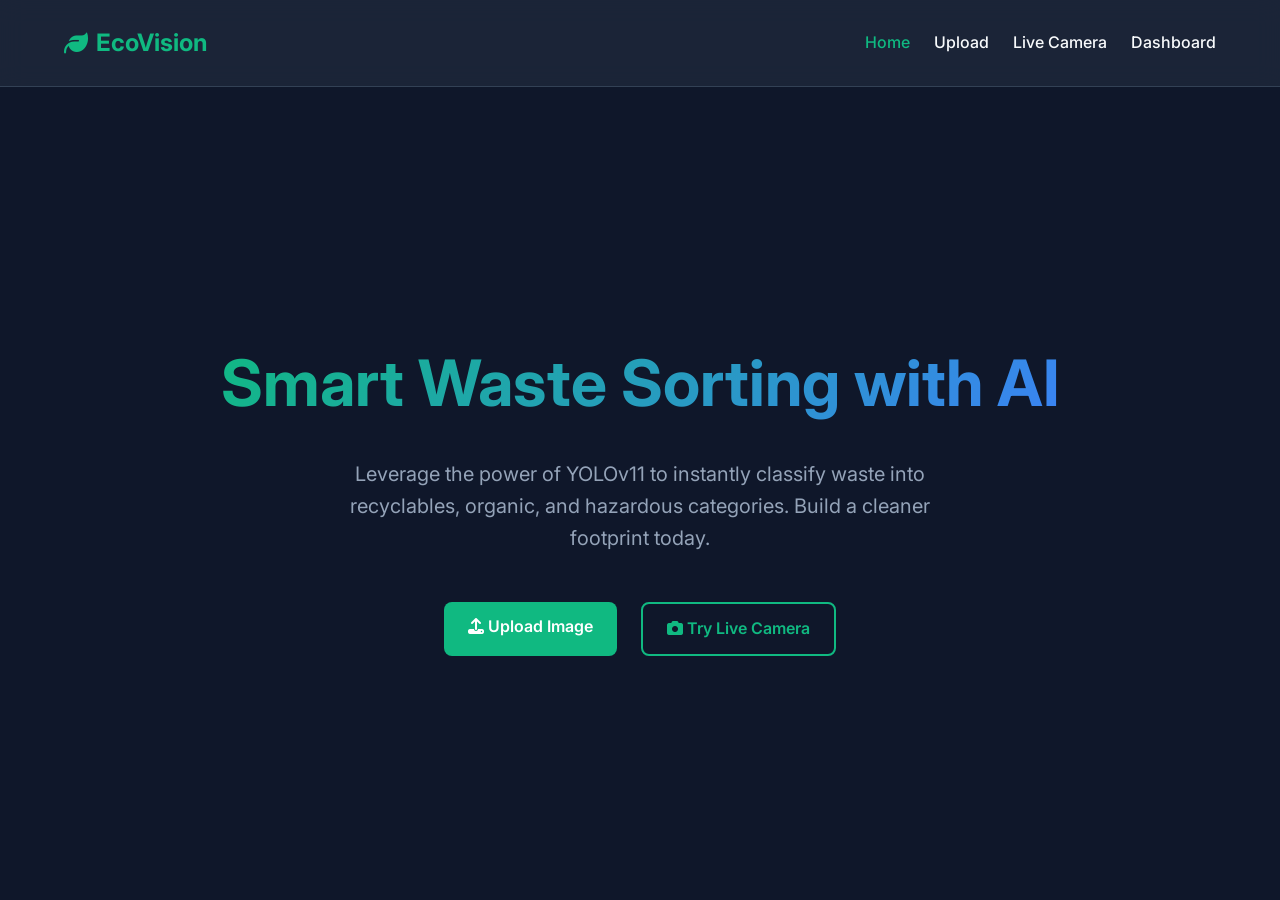
==== index.html @ b8648400 "Initial commit" ====
<!DOCTYPE html>
<html lang="en">
<head>
    <meta charset="UTF-8">
    <meta name="viewport" content="width=device-width, initial-scale=1.0">
    <title>EcoVision | AI Waste Classification</title>
    <meta name="description" content="AI-powered waste classification using YOLOv11 to sort trash, recycling, and compost automatically.">
    <link rel="stylesheet" href="assets/css/style.css">
    <link href="https://fonts.googleapis.com/css2?family=Inter:wght@300;400;500;600;700&display=swap" rel="stylesheet">
    <!-- FontAwesome for icons -->
    <link rel="stylesheet" href="https://cdnjs.cloudflare.com/ajax/libs/font-awesome/6.4.0/css/all.min.css">
</head>
<body>
    <nav>
        <a href="index.html" class="logo">
            <i class="fa-solid fa-leaf"></i> EcoVision
        </a>
        <ul class="nav-links">
            <li><a href="index.html" class="active">Home</a></li>
            <li><a href="upload.html">Upload</a></li>
            <li><a href="live.html">Live Camera</a></li>
            <li><a href="dashboard.html">Dashboard</a></li>
        </ul>
    </nav>

    <main style="display: flex; flex-direction: column; justify-content: center; align-items: center; text-align: center; height: calc(100vh - 150px);">
        <h1 style="font-size: 4rem; margin-bottom: 1.5rem;">Smart Waste Sorting with AI</h1>
        <p style="font-size: 1.25rem; max-width: 600px; margin-bottom: 3rem;">
            Leverage the power of YOLOv11 to instantly classify waste into recyclables, organic, and hazardous categories. Build a cleaner footprint today.
        </p>
        <div style="display: flex; gap: 1.5rem; justify-content: center;">
            <a href="upload.html" class="btn"><i class="fa-solid fa-upload"></i> Upload Image</a>
            <a href="live.html" class="btn btn-outline"><i class="fa-solid fa-camera"></i> Try Live Camera</a>
        </div>
    </main>
</body>
</html>
---- assets/css/style.css ----
/* Modern CSS resets and variables */
:root {
    --primary: #10B981; /* Emerald green */
    --primary-dark: #059669;
    --bg-dark: #0f172a; /* Slate dark */
    --bg-card: #1e293b;
    --text-main: #f8fafc;
    --text-muted: #94a3b8;
    --danger: #ef4444;
    --border: #334155;
    --radius: 12px;
}

* {
    margin: 0;
    padding: 0;
    box-sizing: border-box;
    font-family: 'Inter', -apple-system, BlinkMacSystemFont, "Segoe UI", Roboto, sans-serif;
}

body {
    background-color: var(--bg-dark);
    color: var(--text-main);
    line-height: 1.6;
    min-height: 100vh;
    display: flex;
    flex-direction: column;
}

/* Navbar */
nav {
    display: flex;
    justify-content: space-between;
    align-items: center;
    padding: 1.5rem 5%;
    background-color: rgba(30, 41, 59, 0.8);
    backdrop-filter: blur(12px);
    position: sticky;
    top: 0;
    z-index: 100;
    border-bottom: 1px solid var(--border);
}

.logo {
    font-size: 1.5rem;
    font-weight: 700;
    color: var(--primary);
    text-decoration: none;
    display: flex;
    align-items: center;
    gap: 0.5rem;
}

.nav-links {
    display: flex;
    gap: 1.5rem;
    list-style: none;
}

.nav-links a {
    color: var(--text-main);
    text-decoration: none;
    font-weight: 500;
    transition: color 0.3s ease;
}

.nav-links a:hover,
.nav-links a.active {
    color: var(--primary);
}

/* Main Container */
main {
    flex: 1;
    padding: 2rem 5%;
    max-width: 1200px;
    margin: 0 auto;
    width: 100%;
}

/* Typography & Utilities */
h1 {
    font-size: 2.5rem;
    margin-bottom: 1rem;
    background: linear-gradient(135deg, #10B981, #3b82f6);
    background-clip: text;
    -webkit-background-clip: text;
    -webkit-text-fill-color: transparent;
}

h2 {
    font-size: 1.8rem;
    margin-bottom: 1rem;
    color: var(--text-main);
}

p {
    color: var(--text-muted);
}

.btn {
    display: inline-block;
    padding: 0.75rem 1.5rem;
    border-radius: 8px;
    background-color: var(--primary);
    color: white;
    text-decoration: none;
    font-weight: 600;
    border: none;
    cursor: pointer;
    transition: all 0.3s ease;
}

.btn:hover {
    background-color: var(--primary-dark);
    transform: translateY(-2px);
}

.btn-outline {
    background-color: transparent;
    border: 2px solid var(--primary);
    color: var(--primary);
}

.btn-outline:hover {
    background-color: var(--primary);
    color: white;
}

.card {
    background-color: var(--bg-card);
    border-radius: var(--radius);
    padding: 2rem;
    border: 1px solid var(--border);
    box-shadow: 0 4px 6px -1px rgba(0, 0, 0, 0.1);
}

/* Upload Page */
.upload-area {
    border: 2px dashed var(--border);
    border-radius: var(--radius);
    padding: 4rem 2rem;
    text-align: center;
    cursor: pointer;
    transition: border-color 0.3s ease, background-color 0.3s ease;
    margin-bottom: 1.5rem;
}

.upload-area:hover, .upload-area.dragover {
    border-color: var(--primary);
    background-color: rgba(16, 185, 129, 0.05);
}

.upload-icon {
    font-size: 3rem;
    color: var(--primary);
    margin-bottom: 1rem;
}

#fileInput {
    display: none;
}

#previewContainer {
    margin-top: 2rem;
    display: none;
}

#previewImage {
    max-width: 100%;
    max-height: 400px;
    border-radius: var(--radius);
    margin-bottom: 1rem;
    box-shadow: 0 4px 12px rgba(0,0,0,0.2);
}

/* Results Display */
.results-box {
    background-color: rgba(0,0,0,0.2);
    padding: 1rem;
    border-radius: 8px;
    margin-top: 1rem;
}

.result-item {
    display: flex;
    justify-content: space-between;
    padding: 0.5rem 0;
    border-bottom: 1px solid var(--border);
}

.result-item:last-child {
    border-bottom: none;
}

/* Live Detection */
.video-container {
    position: relative;
    width: 100%;
    max-width: 800px;
    margin: 0 auto;
    border-radius: var(--radius);
    overflow: hidden;
    background: #000;
}

#videoElement, #canvasElement {
    width: 100%;
    height: auto;
    display: block;
}

#processedImage {
    width: 100%;
    height: auto;
    display: none;
}

.controls {
    display: flex;
    gap: 1rem;
    justify-content: center;
    margin-top: 1rem;
}

/* Dashboard */
.dashboard-grid {
    display: grid;
    grid-template-columns: repeat(auto-fit, minmax(300px, 1fr));
    gap: 2rem;
    margin-top: 2rem;
}

/* Loader */
.loader {
    width: 48px;
    height: 48px;
    border: 5px solid #FFF;
    border-bottom-color: var(--primary);
    border-radius: 50%;
    display: inline-block;
    box-sizing: border-box;
    animation: rotation 1s linear infinite;
    display: none;
    margin: 2rem auto;
}

@keyframes rotation {
    0% { transform: rotate(0deg); }
    100% { transform: rotate(360deg); }
}

/* Notifications */
.notification {
    position: fixed;
    bottom: 20px;
    right: 20px;
    padding: 1rem 1.5rem;
    border-radius: 8px;
    color: white;
    font-weight: 500;
    transform: translateY(100px);
    opacity: 0;
    transition: all 0.3s ease;
    z-index: 1000;
}

.notification.show {
    transform: translateY(0);
    opacity: 1;
}

.notification.success { background-color: var(--primary); }
.notification.error { background-color: var(--danger); }
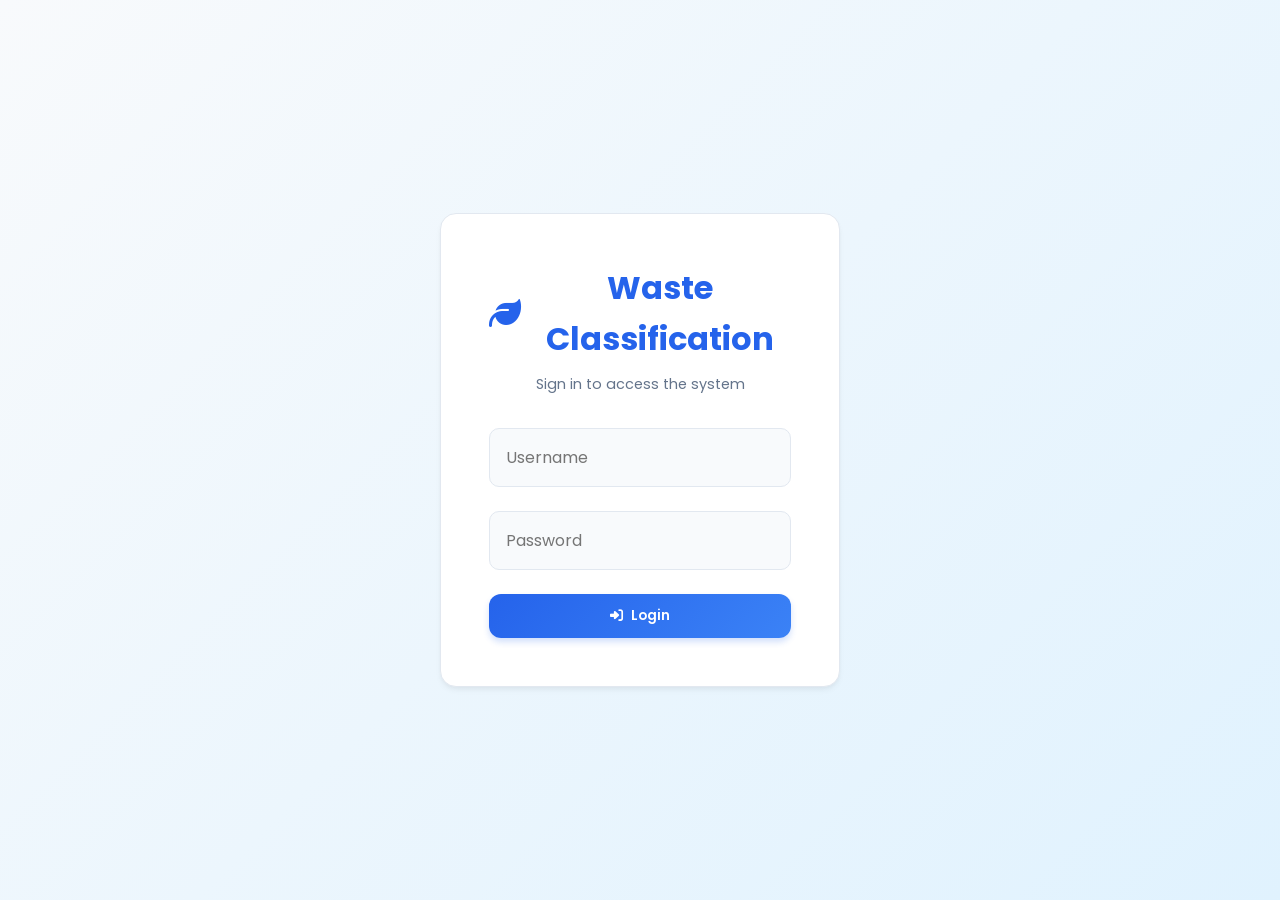
==== commit edbf11f2: "update frontend" ====
--- a/index.html
+++ b/index.html
@@ -1,37 +1,14 @@
 <!DOCTYPE html>
 <html lang="en">
+
 <head>
     <meta charset="UTF-8">
-    <meta name="viewport" content="width=device-width, initial-scale=1.0">
-    <title>EcoVision | AI Waste Classification</title>
-    <meta name="description" content="AI-powered waste classification using YOLOv11 to sort trash, recycling, and compost automatically.">
-    <link rel="stylesheet" href="assets/css/style.css">
-    <link href="https://fonts.googleapis.com/css2?family=Inter:wght@300;400;500;600;700&display=swap" rel="stylesheet">
-    <!-- FontAwesome for icons -->
-    <link rel="stylesheet" href="https://cdnjs.cloudflare.com/ajax/libs/font-awesome/6.4.0/css/all.min.css">
+    <meta http-equiv="refresh" content="0; url=login.html">
+    <title>Redirecting...</title>
 </head>
+
 <body>
-    <nav>
-        <a href="index.html" class="logo">
-            <i class="fa-solid fa-leaf"></i> EcoVision
-        </a>
-        <ul class="nav-links">
-            <li><a href="index.html" class="active">Home</a></li>
-            <li><a href="upload.html">Upload</a></li>
-            <li><a href="live.html">Live Camera</a></li>
-            <li><a href="dashboard.html">Dashboard</a></li>
-        </ul>
-    </nav>
+    <script>window.location.href = "login.html";</script>
+</body>
 
-    <main style="display: flex; flex-direction: column; justify-content: center; align-items: center; text-align: center; height: calc(100vh - 150px);">
-        <h1 style="font-size: 4rem; margin-bottom: 1.5rem;">Smart Waste Sorting with AI</h1>
-        <p style="font-size: 1.25rem; max-width: 600px; margin-bottom: 3rem;">
-            Leverage the power of YOLOv11 to instantly classify waste into recyclables, organic, and hazardous categories. Build a cleaner footprint today.
-        </p>
-        <div style="display: flex; gap: 1.5rem; justify-content: center;">
-            <a href="upload.html" class="btn"><i class="fa-solid fa-upload"></i> Upload Image</a>
-            <a href="live.html" class="btn btn-outline"><i class="fa-solid fa-camera"></i> Try Live Camera</a>
-        </div>
-    </main>
-</body>
-</html>
+</html>
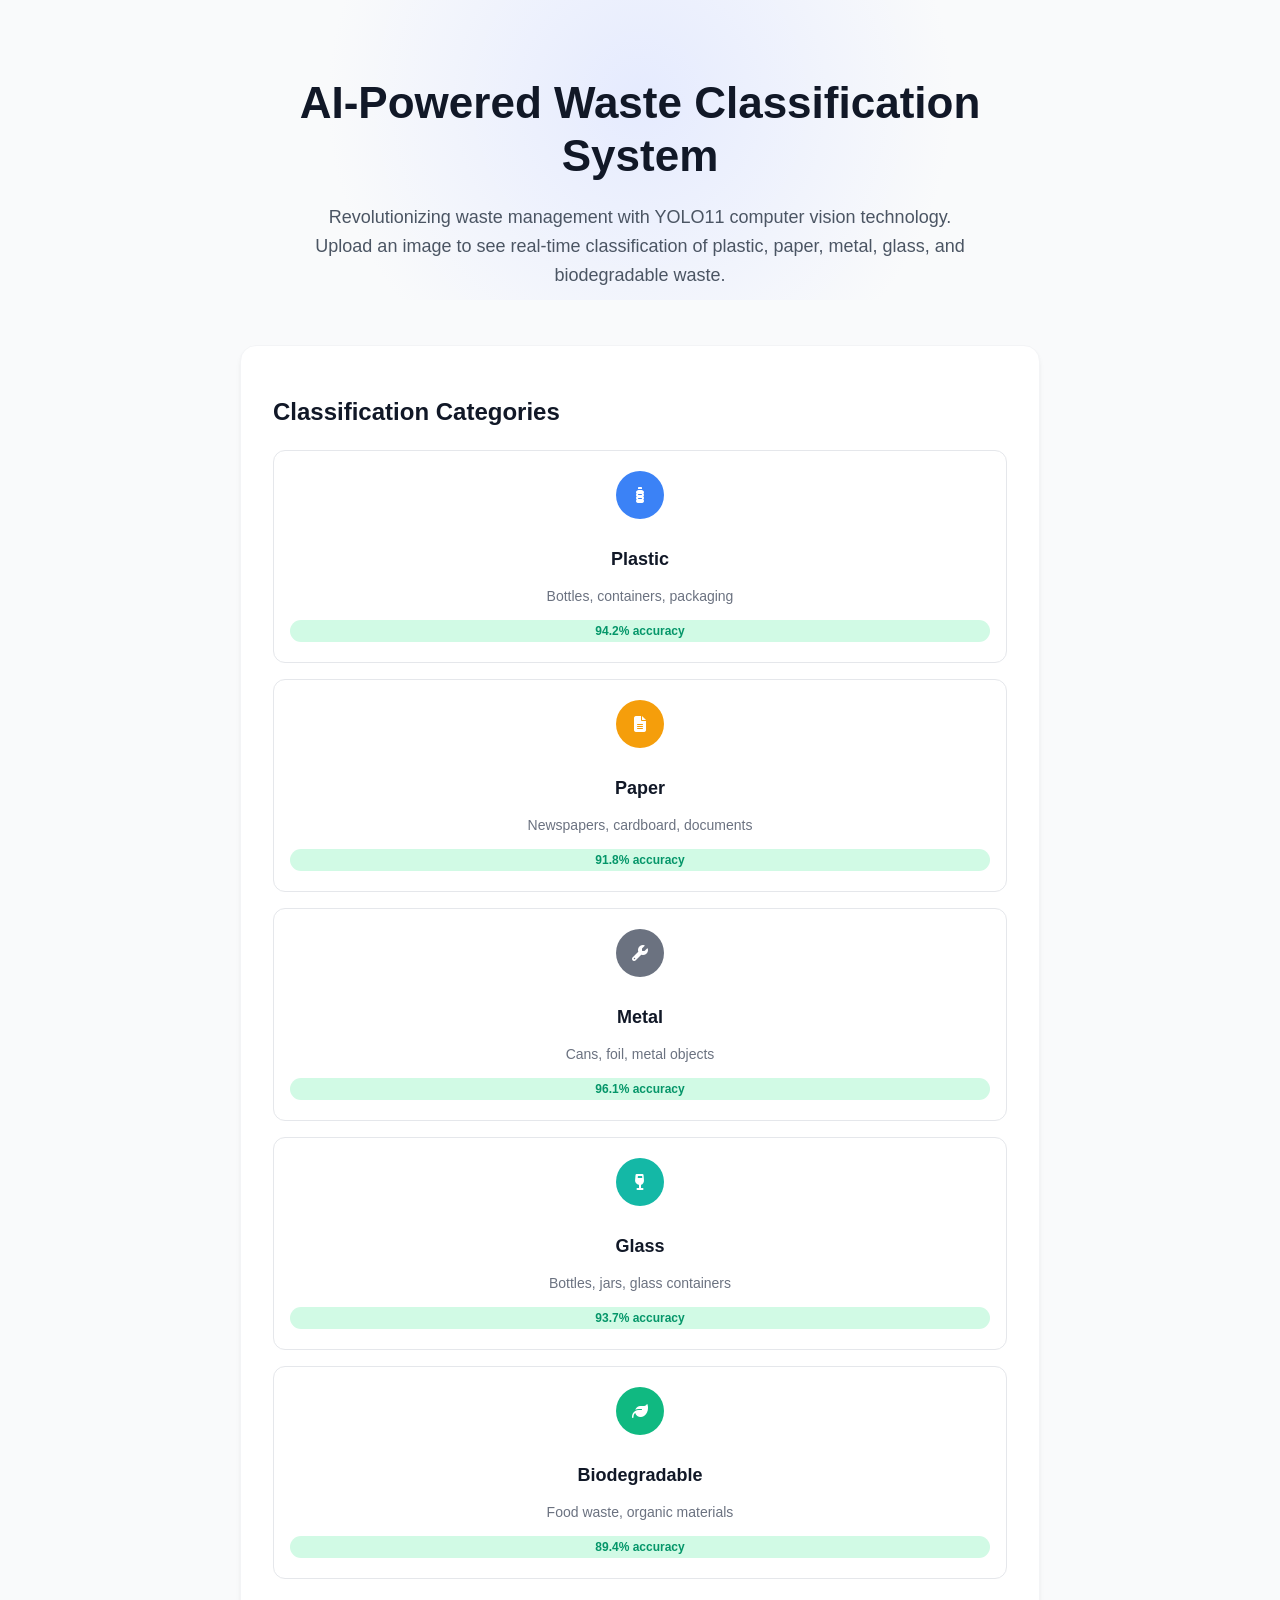
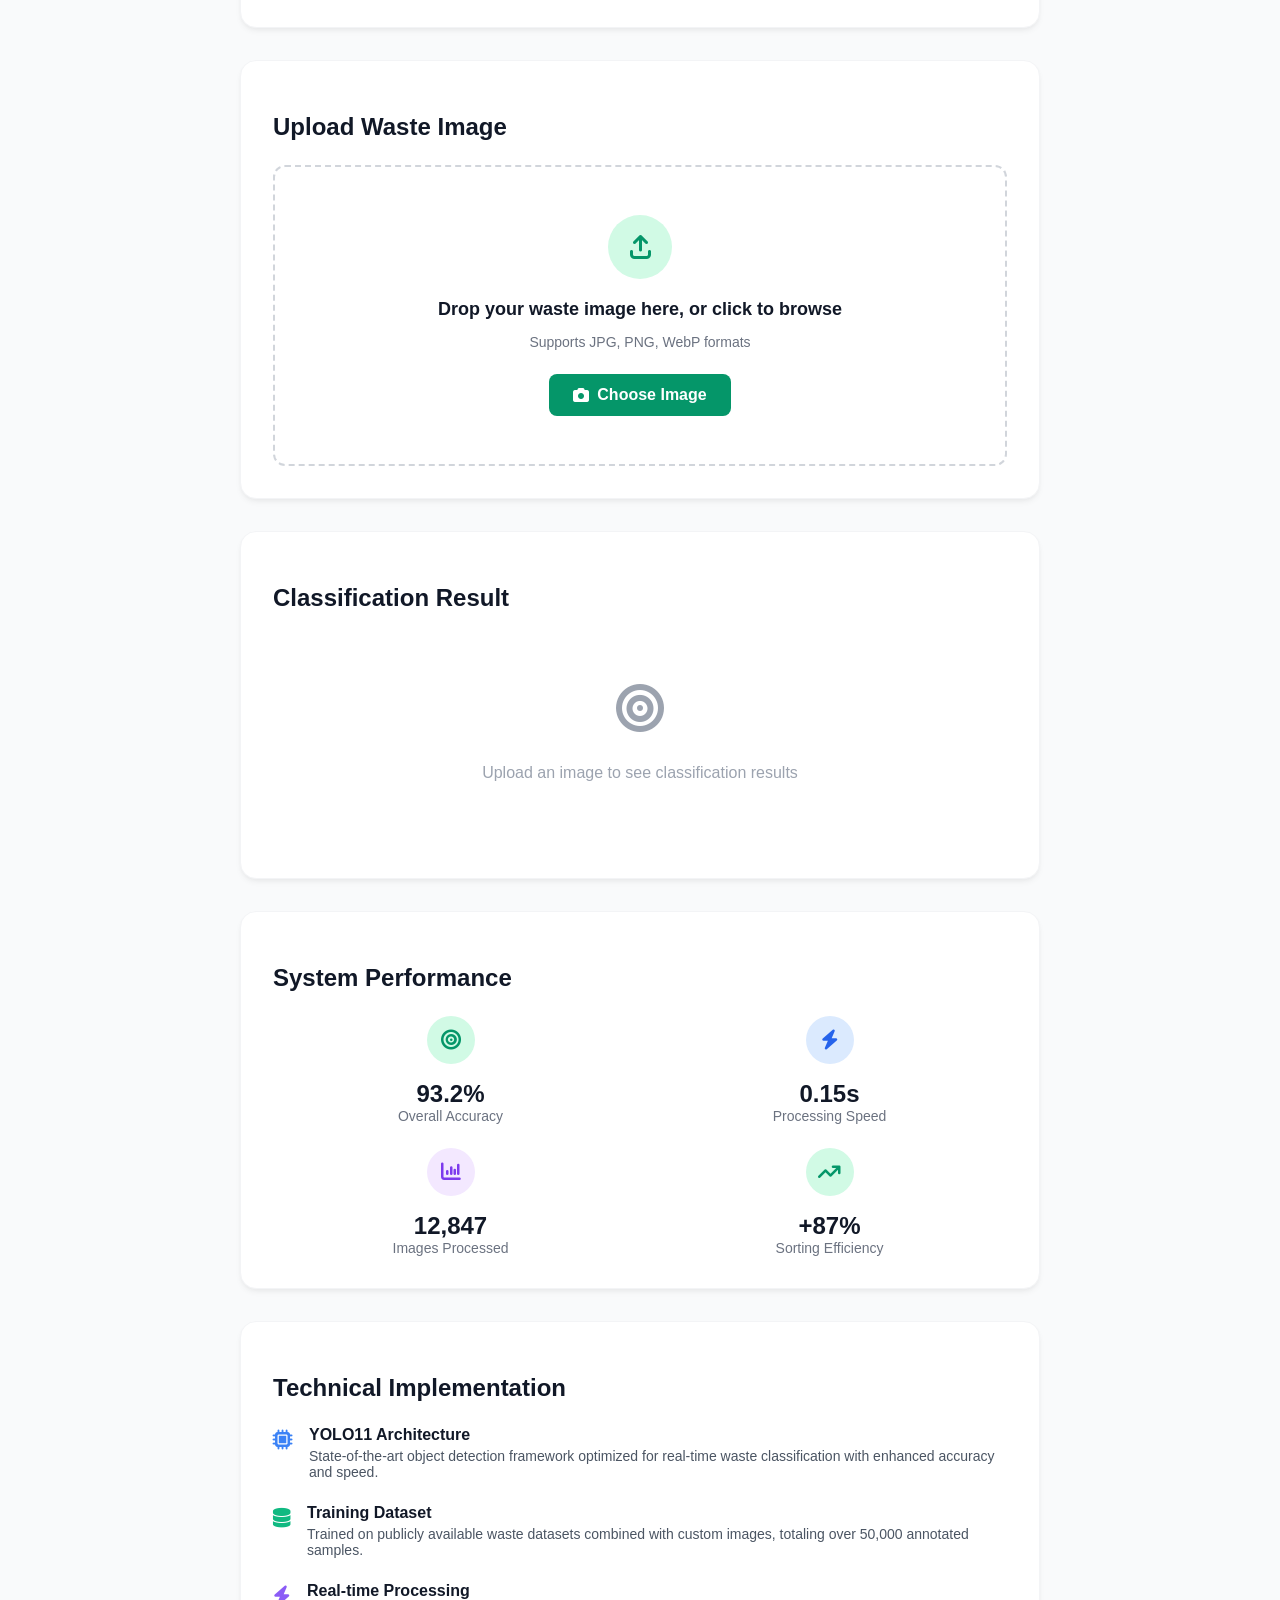
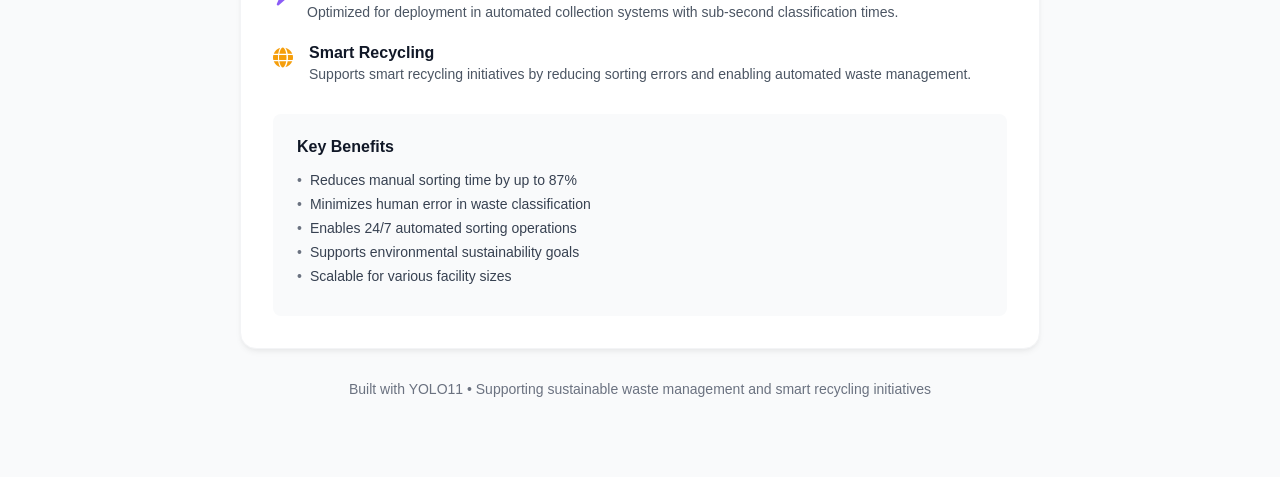
==== commit ada33905: "Redesign landing page to match clean modern UI UI and connect upload" ====
--- a/index.html
+++ b/index.html
@@ -1,14 +1,209 @@
 <!DOCTYPE html>
 <html lang="en">
-
 <head>
     <meta charset="UTF-8">
-    <meta http-equiv="refresh" content="0; url=login.html">
-    <title>Redirecting...</title>
+    <meta name="viewport" content="width=device-width, initial-scale=1.0">
+    <title>AI-Powered Waste Classification System</title>
+    <!-- Use FontAwesome for icons -->
+    <link rel="stylesheet" href="https://cdnjs.cloudflare.com/ajax/libs/font-awesome/6.4.0/css/all.min.css">
+    <link rel="stylesheet" href="assets/css/landing.css">
 </head>
-
 <body>
-    <script>window.location.href = "login.html";</script>
+    <div class="bg-glow"></div>
+    
+    <div class="landing-container">
+        
+        <!-- Header -->
+        <header class="landing-header">
+            <h1>AI-Powered Waste Classification System</h1>
+            <p>Revolutionizing waste management with YOLO11 computer vision technology. Upload an image to see real-time classification of plastic, paper, metal, glass, and biodegradable waste.</p>
+        </header>
+
+        <!-- Categories Section -->
+        <section class="landing-section">
+            <h2>Classification Categories</h2>
+            
+            <div class="category-card">
+                <div class="category-icon icon-plastic"><i class="fa-solid fa-bottle-water"></i></div>
+                <h3 class="category-title">Plastic</h3>
+                <p class="category-desc">Bottles, containers, packaging</p>
+                <div class="accuracy-bar" style="width: 100%;">94.2% accuracy</div>
+            </div>
+
+            <div class="category-card">
+                <div class="category-icon icon-paper"><i class="fa-solid fa-file-lines"></i></div>
+                <h3 class="category-title">Paper</h3>
+                <p class="category-desc">Newspapers, cardboard, documents</p>
+                <div class="accuracy-bar" style="width: 100%;">91.8% accuracy</div>
+            </div>
+
+            <div class="category-card">
+                <div class="category-icon icon-metal"><i class="fa-solid fa-wrench"></i></div>
+                <h3 class="category-title">Metal</h3>
+                <p class="category-desc">Cans, foil, metal objects</p>
+                <div class="accuracy-bar" style="width: 100%;">96.1% accuracy</div>
+            </div>
+
+            <div class="category-card">
+                <div class="category-icon icon-glass"><i class="fa-solid fa-wine-glass"></i></div>
+                <h3 class="category-title">Glass</h3>
+                <p class="category-desc">Bottles, jars, glass containers</p>
+                <div class="accuracy-bar" style="width: 100%;">93.7% accuracy</div>
+            </div>
+
+            <div class="category-card">
+                <div class="category-icon icon-bio"><i class="fa-solid fa-leaf"></i></div>
+                <h3 class="category-title">Biodegradable</h3>
+                <p class="category-desc">Food waste, organic materials</p>
+                <div class="accuracy-bar" style="width: 100%;">89.4% accuracy</div>
+            </div>
+        </section>
+
+        <!-- Upload Section -->
+        <section class="landing-section">
+            <h2>Upload Waste Image</h2>
+            <div class="upload-box" id="dropZone">
+                <div class="upload-box-icon">
+                    <i class="fa-solid fa-arrow-up-from-bracket"></i>
+                </div>
+                <h3>Drop your waste image here, or click to browse</h3>
+                <p>Supports JPG, PNG, WebP formats</p>
+                <input type="file" id="fileInput" accept="image/jpeg, image/png, image/jpg, image/webp" style="display:none;">
+                <button class="btn-upload"><i class="fa-solid fa-camera"></i> Choose Image</button>
+            </div>
+
+            <!-- Loader (hidden by default) -->
+            <div id="loader" style="display: none; text-align: center; margin-top: 1rem;">
+                <i class="fa-solid fa-circle-notch fa-spin fa-2x" style="color: var(--green-600);"></i>
+                <p style="margin-top: 0.5rem; color: var(--gray-600);">Analyzing image...</p>
+            </div>
+        </section>
+
+        <!-- Dynamic Results Section -->
+        <section class="landing-section">
+            <h2>Classification Result</h2>
+            
+            <div id="resultPlaceholder" class="result-placeholder">
+                <i class="fa-solid fa-bullseye"></i>
+                <p>Upload an image to see classification results</p>
+            </div>
+
+            <div id="previewContainer">
+                <img id="previewImage" src="" alt="Analyzed photo">
+                <div id="resultsList"></div>
+            </div>
+        </section>
+
+        <!-- Performance Stats -->
+        <section class="landing-section">
+            <h2>System Performance</h2>
+            <div class="stats-grid">
+                <div class="stat-item">
+                    <div class="stat-item-icon" style="background:#d1fae5; color:#059669;"><i class="fa-solid fa-bullseye"></i></div>
+                    <div class="stat-val">93.2%</div>
+                    <div class="stat-label">Overall Accuracy</div>
+                </div>
+                <div class="stat-item">
+                    <div class="stat-item-icon" style="background:#dbeafe; color:#2563eb;"><i class="fa-solid fa-bolt"></i></div>
+                    <div class="stat-val">0.15s</div>
+                    <div class="stat-label">Processing Speed</div>
+                </div>
+                <div class="stat-item">
+                    <div class="stat-item-icon" style="background:#f3e8ff; color:#7c3aed;"><i class="fa-solid fa-chart-column"></i></div>
+                    <div class="stat-val">12,847</div>
+                    <div class="stat-label">Images Processed</div>
+                </div>
+                <div class="stat-item">
+                    <div class="stat-item-icon" style="background:#d1fae5; color:#059669;"><i class="fa-solid fa-arrow-trend-up"></i></div>
+                    <div class="stat-val">+87%</div>
+                    <div class="stat-label">Sorting Efficiency</div>
+                </div>
+            </div>
+        </section>
+
+        <!-- Technical Details -->
+        <section class="landing-section" style="margin-bottom: 0;">
+            <h2>Technical Implementation</h2>
+            <ul class="tech-list">
+                <li class="tech-item">
+                    <i class="fa-solid fa-microchip" style="color: var(--blue-500);"></i>
+                    <div>
+                        <h4>YOLO11 Architecture</h4>
+                        <p>State-of-the-art object detection framework optimized for real-time waste classification with enhanced accuracy and speed.</p>
+                    </div>
+                </li>
+                <li class="tech-item">
+                    <i class="fa-solid fa-database" style="color: var(--green-500);"></i>
+                    <div>
+                        <h4>Training Dataset</h4>
+                        <p>Trained on publicly available waste datasets combined with custom images, totaling over 50,000 annotated samples.</p>
+                    </div>
+                </li>
+                <li class="tech-item">
+                    <i class="fa-solid fa-bolt" style="color: var(--purple-500);"></i>
+                    <div>
+                        <h4>Real-time Processing</h4>
+                        <p>Optimized for deployment in automated collection systems with sub-second classification times.</p>
+                    </div>
+                </li>
+                <li class="tech-item">
+                    <i class="fa-solid fa-globe" style="color: var(--yellow-500);"></i>
+                    <div>
+                        <h4>Smart Recycling</h4>
+                        <p>Supports smart recycling initiatives by reducing sorting errors and enabling automated waste management.</p>
+                    </div>
+                </li>
+            </ul>
+
+            <div class="benefits-box">
+                <h4>Key Benefits</h4>
+                <ul>
+                    <li>Reduces manual sorting time by up to 87%</li>
+                    <li>Minimizes human error in waste classification</li>
+                    <li>Enables 24/7 automated sorting operations</li>
+                    <li>Supports environmental sustainability goals</li>
+                    <li>Scalable for various facility sizes</li>
+                </ul>
+            </div>
+        </section>
+
+        <!-- Footer -->
+        <footer class="footer">
+            Built with YOLO11 • Supporting sustainable waste management and smart recycling initiatives
+        </footer>
+    </div>
+    
+    <div id="notification" style="display:none; position:fixed; bottom:20px; right:20px; background:#10b981; color:white; padding:15px; border-radius:8px; font-weight:600; box-shadow:0 4px 6px rgba(0,0,0,0.1); z-index:9999;"></div>
+
+    <script type="module" src="assets/js/api.js"></script>
+    <script type="module" src="assets/js/upload.js"></script>
+
+    <script>
+        // Adjust the upload.js visibility logic slightly for the new landing page structure
+        const previewContainer = document.getElementById("previewContainer");
+        const resultPlaceholder = document.getElementById("resultPlaceholder");
+        const loader = document.getElementById("loader");
+        const dropZone = document.getElementById("dropZone");
+
+        // We override the default display logic since the UI is different
+        // We will listen for changes to the file processing directly
+        const observer = new MutationObserver((mutations) => {
+            mutations.forEach((mutation) => {
+                if (mutation.target.id === 'previewContainer') {
+                    if (mutation.target.style.display === 'block') {
+                        resultPlaceholder.style.display = 'none';
+                    }
+                }
+            });
+        });
+        
+        observer.observe(previewContainer, { attributes: true, attributeFilter: ['style'] });
+        
+        // Ensure "Choose Image" button activates click
+        document.querySelector('.btn-upload').addEventListener('click', (e) => {
+            e.stopPropagation();
+            document.getElementById('fileInput').click();
+        });
+    </script>
 </body>
-
 </html>
--- a/assets/css/landing.css
+++ b/assets/css/landing.css
@@ -0,0 +1,335 @@
+/* Landing Page Specific CSS */
+:root {
+    --gray-50: #f9fafb;
+    --gray-100: #f3f4f6;
+    --gray-200: #e5e7eb;
+    --gray-300: #d1d5db;
+    --gray-400: #9ca3af;
+    --gray-500: #6b7280;
+    --gray-600: #4b5563;
+    --gray-700: #374151;
+    --gray-800: #1f2937;
+    --gray-900: #111827;
+
+    --blue-500: #3b82f6;
+    --green-500: #10b981;
+    --green-600: #059669;
+    --yellow-500: #f59e0b;
+    --purple-500: #8b5cf6;
+    --teal-500: #14b8a6;
+}
+
+body {
+    background-color: var(--gray-50);
+    font-family: -apple-system, BlinkMacSystemFont, "Segoe UI", Roboto, Helvetica, Arial, sans-serif;
+    color: var(--gray-900);
+    margin: 0;
+    padding: 0;
+}
+
+.landing-container {
+    max-width: 800px;
+    margin: 0 auto;
+    padding: 3rem 1.5rem;
+}
+
+/* Header */
+.landing-header {
+    text-align: center;
+    margin-bottom: 3.5rem;
+}
+
+.landing-header h1 {
+    font-size: 2.75rem;
+    font-weight: 800;
+    color: var(--gray-900);
+    margin-bottom: 1.25rem;
+    line-height: 1.2;
+}
+
+.landing-header p {
+    font-size: 1.125rem;
+    color: var(--gray-600);
+    max-width: 650px;
+    margin: 0 auto;
+    line-height: 1.6;
+}
+
+/* Sections */
+.landing-section {
+    background-color: white;
+    border-radius: 1rem;
+    padding: 2rem;
+    box-shadow: 0 4px 6px -1px rgba(0, 0, 0, 0.05), 0 2px 4px -1px rgba(0, 0, 0, 0.03);
+    margin-bottom: 2rem;
+    border: 1px solid var(--gray-100);
+}
+
+.landing-section h2 {
+    font-size: 1.5rem;
+    font-weight: 700;
+    margin-bottom: 1.5rem;
+    color: var(--gray-900);
+}
+
+/* Categories Grid */
+.category-card {
+    border: 1px solid var(--gray-200);
+    border-radius: 0.75rem;
+    padding: 1.25rem;
+    margin-bottom: 1rem;
+    display: flex;
+    flex-direction: column;
+    align-items: center;
+    text-align: center;
+    position: relative;
+    overflow: hidden;
+}
+
+.category-icon {
+    width: 48px;
+    height: 48px;
+    border-radius: 50%;
+    display: flex;
+    align-items: center;
+    justify-content: center;
+    margin-bottom: 0.75rem;
+    color: white;
+}
+
+.icon-plastic { background-color: var(--blue-500); }
+.icon-paper { background-color: var(--yellow-500); }
+.icon-metal { background-color: var(--gray-500); }
+.icon-glass { background-color: var(--teal-500); }
+.icon-bio { background-color: var(--green-500); }
+
+.category-title {
+    font-weight: 700;
+    font-size: 1.125rem;
+    margin-bottom: 0.25rem;
+}
+
+.category-desc {
+    font-size: 0.875rem;
+    color: var(--gray-500);
+    margin-bottom: 1rem;
+}
+
+.accuracy-bar {
+    width: 100%;
+    background-color: #d1fae5;
+    border-radius: 999px;
+    padding: 0.25rem;
+    font-size: 0.75rem;
+    font-weight: 600;
+    color: var(--green-600);
+}
+
+/* Upload Area */
+.upload-box {
+    border: 2px dashed var(--gray-300);
+    border-radius: 0.75rem;
+    padding: 3rem 2rem;
+    text-align: center;
+    cursor: pointer;
+    transition: all 0.2s ease;
+}
+
+.upload-box:hover {
+    border-color: var(--green-500);
+    background-color: #f0fdf4;
+}
+
+.upload-box-icon {
+    width: 64px;
+    height: 64px;
+    background-color: #d1fae5;
+    color: var(--green-600);
+    border-radius: 50%;
+    display: flex;
+    align-items: center;
+    justify-content: center;
+    margin: 0 auto 1.25rem auto;
+    font-size: 1.5rem;
+}
+
+.upload-box h3 {
+    font-size: 1.125rem;
+    font-weight: 600;
+    margin-bottom: 0.5rem;
+}
+
+.upload-box p {
+    color: var(--gray-500);
+    font-size: 0.875rem;
+    margin-bottom: 1.5rem;
+}
+
+.btn-upload {
+    background-color: var(--green-600);
+    color: white;
+    padding: 0.75rem 1.5rem;
+    border-radius: 0.5rem;
+    font-weight: 600;
+    display: inline-flex;
+    align-items: center;
+    gap: 0.5rem;
+    border: none;
+    cursor: pointer;
+    font-size: 1rem;
+}
+
+.btn-upload:hover {
+    background-color: var(--green-500);
+}
+
+/* Results */
+.result-placeholder {
+    text-align: center;
+    padding: 3rem 0;
+    color: var(--gray-400);
+}
+
+.result-placeholder i {
+    font-size: 3rem;
+    margin-bottom: 1rem;
+}
+
+/* Stats Grid */
+.stats-grid {
+    display: grid;
+    grid-template-columns: 1fr 1fr;
+    gap: 1.5rem;
+}
+
+.stat-item {
+    display: flex;
+    flex-direction: column;
+    align-items: center;
+    text-align: center;
+}
+
+.stat-item-icon {
+    width: 48px;
+    height: 48px;
+    border-radius: 50%;
+    display: flex;
+    align-items: center;
+    justify-content: center;
+    margin-bottom: 1rem;
+    font-size: 1.25rem;
+}
+
+.stat-val {
+    font-size: 1.5rem;
+    font-weight: 800;
+    color: var(--gray-900);
+}
+
+.stat-label {
+    font-size: 0.875rem;
+    color: var(--gray-500);
+}
+
+/* Technical Details */
+.tech-list {
+    list-style: none;
+    padding: 0;
+}
+
+.tech-item {
+    display: flex;
+    align-items: flex-start;
+    gap: 1rem;
+    margin-bottom: 1.5rem;
+}
+
+.tech-item i {
+    font-size: 1.25rem;
+    margin-top: 0.25rem;
+}
+
+.tech-item h4 {
+    margin: 0 0 0.25rem 0;
+    font-size: 1rem;
+    font-weight: 700;
+}
+
+.tech-item p {
+    margin: 0;
+    font-size: 0.875rem;
+    color: var(--gray-600);
+}
+
+.benefits-box {
+    background-color: var(--gray-50);
+    padding: 1.5rem;
+    border-radius: 0.5rem;
+    margin-top: 2rem;
+}
+
+.benefits-box h4 {
+    margin: 0 0 1rem 0;
+    font-weight: 700;
+}
+
+.benefits-box ul {
+    list-style: none;
+    padding: 0;
+    margin: 0;
+}
+
+.benefits-box ul li {
+    font-size: 0.875rem;
+    color: var(--gray-700);
+    margin-bottom: 0.5rem;
+    display: flex;
+    align-items: center;
+    gap: 0.5rem;
+}
+
+.benefits-box ul li::before {
+    content: "•";
+    color: var(--gray-500);
+}
+
+/* Top Glow Effect */
+.bg-glow {
+    position: absolute;
+    top: -100px;
+    left: 50%;
+    transform: translateX(-50%);
+    width: 800px;
+    height: 400px;
+    background: radial-gradient(circle, rgba(224,231,255,0.8) 0%, rgba(248,250,252,0) 70%);
+    z-index: -1;
+    pointer-events: none;
+}
+
+/* Footer links */
+.footer {
+    text-align: center;
+    padding: 2rem 0;
+    color: var(--gray-500);
+    font-size: 0.875rem;
+}
+
+#previewContainer {
+    display: none;
+    text-align: center;
+}
+
+#previewImage {
+    max-width: 100%;
+    border-radius: 0.75rem;
+    margin-bottom: 1rem;
+}
+
+.result-item-card {
+    background: var(--gray-50);
+    padding: 1rem;
+    border-radius: 0.5rem;
+    display: flex;
+    justify-content: space-between;
+    font-weight: 600;
+}
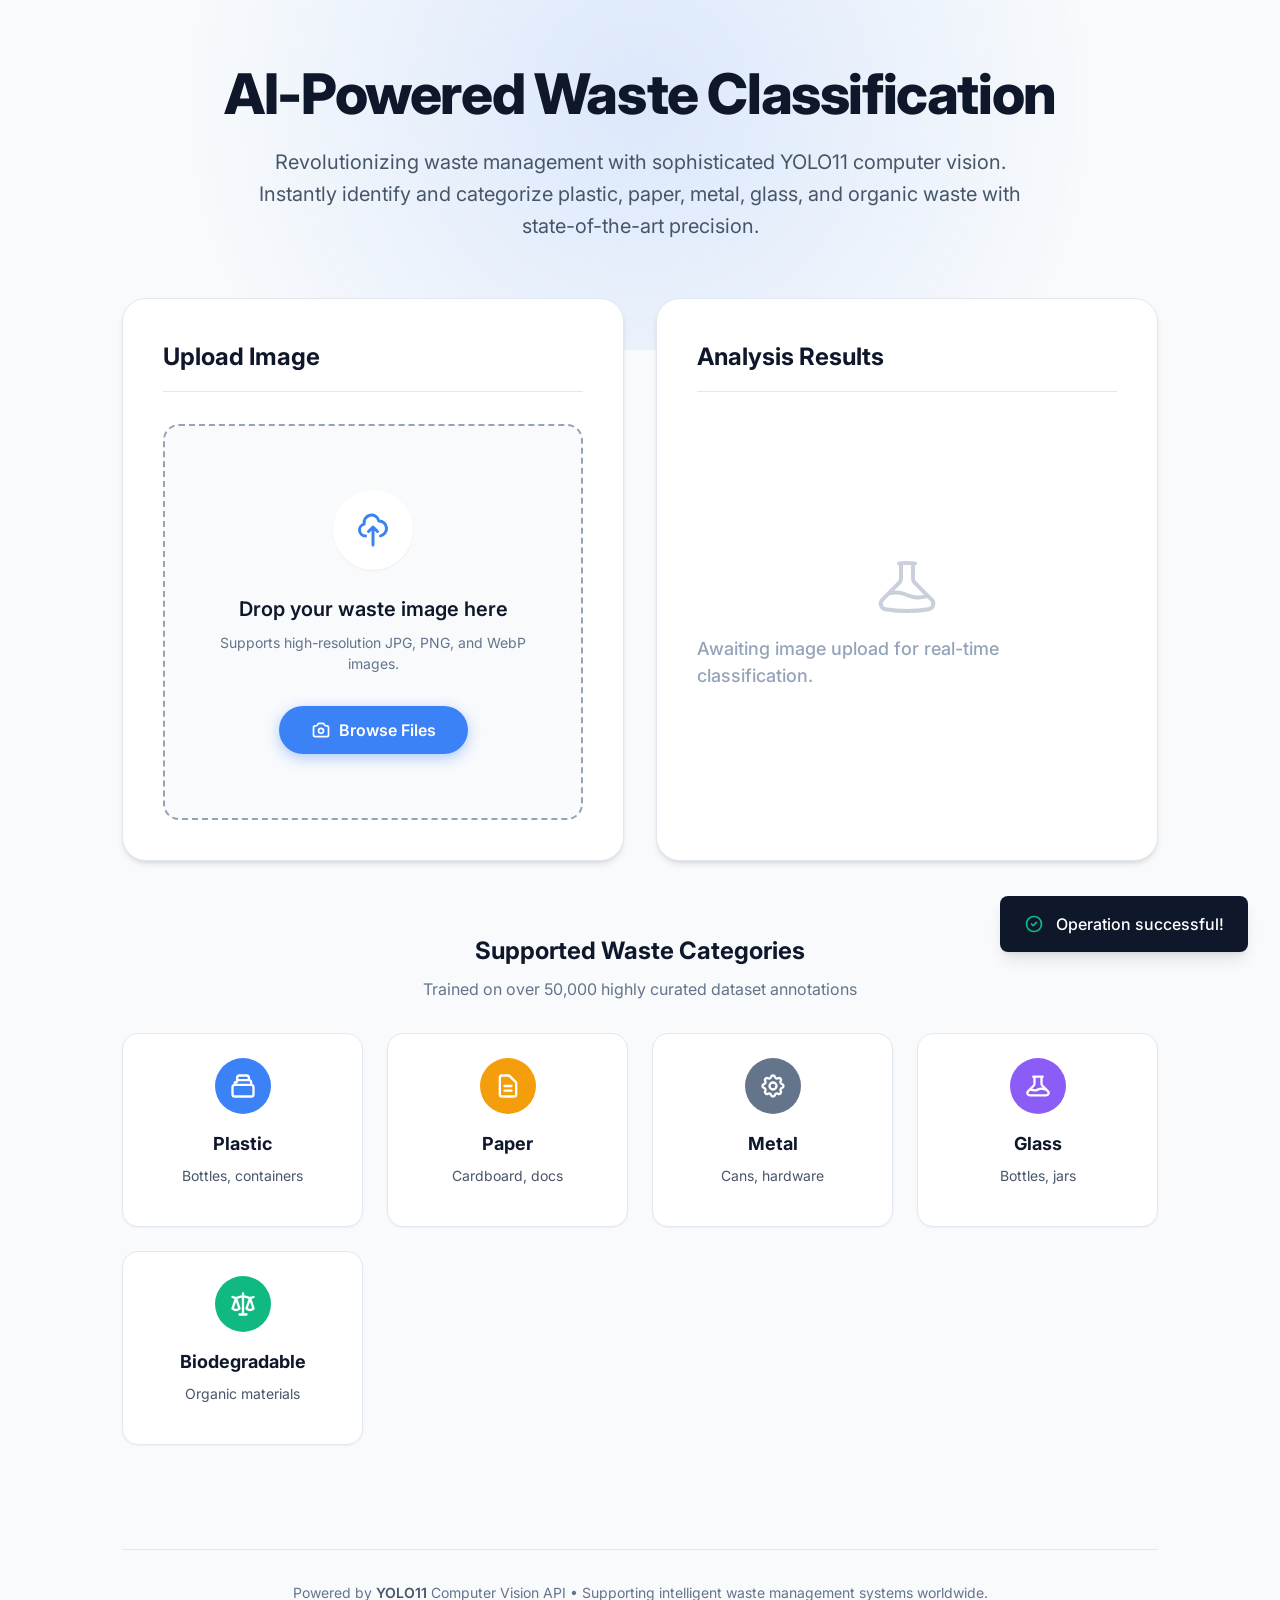
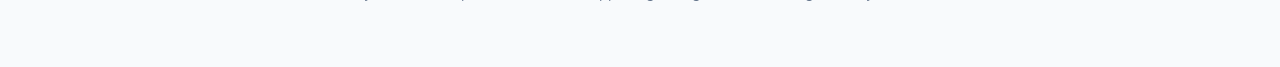
==== commit d15eea7d: "Ultimate UI Re-design" ====
--- a/index.html
+++ b/index.html
@@ -4,205 +4,678 @@
     <meta charset="UTF-8">
     <meta name="viewport" content="width=device-width, initial-scale=1.0">
     <title>AI-Powered Waste Classification System</title>
-    <!-- Use FontAwesome for icons -->
-    <link rel="stylesheet" href="https://cdnjs.cloudflare.com/ajax/libs/font-awesome/6.4.0/css/all.min.css">
-    <link rel="stylesheet" href="assets/css/landing.css">
+    <link href="https://fonts.googleapis.com/css2?family=Inter:wght@400;500;600;700;800&display=swap" rel="stylesheet">
+    <style>
+        :root {
+            --bg-color: #f8fafc;
+            --card-bg: #ffffff;
+            --text-main: #0f172a;
+            --text-secondary: #475569;
+            --text-light: #64748b;
+            --border-color: #e2e8f0;
+            --primary: #3b82f6;
+            --primary-hover: #2563eb;
+            --green: #10b981;
+            --green-light: #d1fae5;
+            --green-dark: #059669;
+            --yellow: #f59e0b;
+            --gray: #64748b;
+            --purple: #8b5cf6;
+            --shadow-sm: 0 1px 2px 0 rgb(0 0 0 / 0.05);
+            --shadow: 0 4px 6px -1px rgb(0 0 0 / 0.1), 0 2px 4px -2px rgb(0 0 0 / 0.1);
+            --shadow-lg: 0 10px 15px -3px rgb(0 0 0 / 0.1), 0 4px 6px -4px rgb(0 0 0 / 0.1);
+            --radius-lg: 1rem;
+            --radius-xl: 1.5rem;
+        }
+
+        * {
+            box-sizing: border-box;
+            margin: 0;
+            padding: 0;
+            font-family: 'Inter', sans-serif;
+            -webkit-font-smoothing: antialiased;
+        }
+
+        body {
+            background-color: var(--bg-color);
+            color: var(--text-main);
+            line-height: 1.5;
+            min-height: 100vh;
+            display: flex;
+            flex-direction: column;
+            align-items: center;
+        }
+
+        /* Ambient Background */
+        .ambient-bg {
+            position: fixed;
+            top: -150px;
+            left: 50%;
+            transform: translateX(-50%);
+            width: 100%;
+            max-width: 1200px;
+            height: 500px;
+            background: radial-gradient(circle at 50% 50%, rgba(59, 130, 246, 0.15) 0%, rgba(248, 250, 252, 0) 70%);
+            z-index: -1;
+            pointer-events: none;
+        }
+
+        .container {
+            width: 100%;
+            max-width: 1100px;
+            padding: 4rem 2rem;
+            display: flex;
+            flex-direction: column;
+            gap: 2.5rem;
+        }
+
+        /* Header */
+        .header {
+            text-align: center;
+            margin-bottom: 1rem;
+            animation: fadeInDown 0.6s ease-out;
+        }
+
+        @keyframes fadeInDown {
+            from { opacity: 0; transform: translateY(-20px); }
+            to { opacity: 1; transform: translateY(0); }
+        }
+
+        .header h1 {
+            font-size: 3.5rem;
+            font-weight: 800;
+            letter-spacing: -0.025em;
+            color: var(--text-main);
+            margin-bottom: 1.25rem;
+            line-height: 1.1;
+        }
+
+        .header p {
+            font-size: 1.25rem;
+            color: var(--text-secondary);
+            max-width: 800px;
+            margin: 0 auto;
+            line-height: 1.6;
+        }
+
+        /* Main Layout Grid */
+        .main-grid {
+            display: grid;
+            grid-template-columns: 1fr;
+            gap: 2rem;
+        }
+
+        @media (min-width: 1024px) {
+            .main-grid {
+                grid-template-columns: 1fr 1fr;
+            }
+        }
+
+        /* Cards */
+        .card {
+            background: var(--card-bg);
+            border-radius: var(--radius-xl);
+            border: 1px solid var(--border-color);
+            box-shadow: var(--shadow);
+            padding: 2.5rem;
+            display: flex;
+            flex-direction: column;
+            transition: all 0.3s ease;
+        }
+
+        .card:hover {
+            box-shadow: var(--shadow-lg);
+            border-color: #cbd5e1;
+        }
+
+        .card-header {
+            display: flex;
+            align-items: center;
+            margin-bottom: 2rem;
+            padding-bottom: 1rem;
+            border-bottom: 1px solid var(--border-color);
+        }
+
+        .card-title {
+            font-size: 1.5rem;
+            font-weight: 700;
+            color: var(--text-main);
+        }
+
+        /* Upload Area */
+        .upload-area {
+            border: 2px dashed #94a3b8;
+            border-radius: var(--radius-lg);
+            padding: 4rem 2rem;
+            text-align: center;
+            cursor: pointer;
+            transition: all 0.3s ease;
+            background: #f8fafc;
+            display: flex;
+            flex-direction: column;
+            align-items: center;
+            justify-content: center;
+            flex: 1;
+            position: relative;
+        }
+
+        .upload-area:hover, .upload-area.dragover {
+            border-color: var(--primary);
+            background: #eff6ff;
+        }
+
+        .upload-icon {
+            background: white;
+            width: 80px;
+            height: 80px;
+            border-radius: 50%;
+            display: flex;
+            align-items: center;
+            justify-content: center;
+            box-shadow: var(--shadow-sm);
+            margin-bottom: 1.5rem;
+            transition: transform 0.3s ease;
+        }
+
+        .upload-icon svg {
+            width: 36px;
+            height: 36px;
+            color: var(--primary);
+        }
+
+        .upload-area:hover .upload-icon {
+            transform: translateY(-5px);
+            box-shadow: var(--shadow);
+        }
+
+        .upload-title {
+            font-size: 1.25rem;
+            font-weight: 600;
+            color: var(--text-main);
+            margin-bottom: 0.5rem;
+        }
+
+        .upload-desc {
+            color: var(--text-light);
+            font-size: 0.875rem;
+            margin-bottom: 2rem;
+        }
+
+        .btn {
+            background: var(--primary);
+            color: white;
+            padding: 0.875rem 2rem;
+            border-radius: 999px;
+            font-weight: 600;
+            font-size: 1rem;
+            border: none;
+            cursor: pointer;
+            display: inline-flex;
+            align-items: center;
+            gap: 0.5rem;
+            transition: all 0.2s ease;
+            box-shadow: 0 4px 14px 0 rgba(59, 130, 246, 0.39);
+        }
+
+        .btn:hover {
+            background: var(--primary-hover);
+            transform: translateY(-2px);
+            box-shadow: 0 6px 20px rgba(59, 130, 246, 0.23);
+        }
+
+        /* Results Area */
+        .result-placeholder {
+            display: flex;
+            flex-direction: column;
+            align-items: center;
+            justify-content: center;
+            height: 100%;
+            color: #94a3b8;
+            flex: 1;
+            padding: 3rem 0;
+        }
+
+        .result-placeholder svg {
+            width: 64px;
+            height: 64px;
+            margin-bottom: 1rem;
+            opacity: 0.5;
+        }
+
+        .result-placeholder p {
+            font-size: 1.125rem;
+            font-weight: 500;
+        }
+
+        #previewContainer {
+            display: none;
+            width: 100%;
+            animation: fadeIn 0.5s ease-out;
+        }
+
+        @keyframes fadeIn {
+            from { opacity: 0; }
+            to { opacity: 1; }
+        }
+
+        .image-preview-wrapper {
+            position: relative;
+            width: 100%;
+            border-radius: var(--radius-lg);
+            overflow: hidden;
+            box-shadow: var(--shadow);
+            margin-bottom: 1.5rem;
+            background: #000;
+        }
+
+        #previewImage {
+            width: 100%;
+            height: auto;
+            display: block;
+            object-fit: contain;
+            max-height: 400px;
+        }
+
+        .results-box {
+            display: flex;
+            flex-direction: column;
+            gap: 1rem;
+        }
+
+        .result-item-card {
+            background: var(--bg-color);
+            border: 1px solid var(--border-color);
+            padding: 1.25rem 1.5rem;
+            border-radius: 1rem;
+            display: flex;
+            align-items: center;
+            justify-content: space-between;
+            transition: transform 0.2s;
+        }
+
+        .result-item-card:hover {
+            transform: scale(1.02);
+            border-color: var(--primary);
+        }
+
+        .result-info {
+            display: flex;
+            flex-direction: column;
+            gap: 0.25rem;
+        }
+
+        .result-class {
+            font-size: 1.25rem;
+            font-weight: 700;
+            color: var(--text-main);
+            text-transform: capitalize;
+        }
+
+        .result-conf-text {
+            font-size: 0.875rem;
+            color: var(--text-light);
+        }
+
+        .accuracy-badge {
+            background: var(--green-light);
+            color: var(--green-dark);
+            padding: 0.5rem 1rem;
+            border-radius: 999px;
+            font-weight: 700;
+            font-size: 1.25rem;
+            display: inline-flex;
+            align-items: center;
+            gap: 0.5rem;
+        }
+
+        /* Categories Section */
+        .categories-grid {
+            display: grid;
+            grid-template-columns: repeat(auto-fit, minmax(200px, 1fr));
+            gap: 1.5rem;
+            margin-top: 2rem;
+            width: 100%;
+        }
+
+        .cat-card {
+            background: white;
+            border: 1px solid var(--border-color);
+            border-radius: var(--radius-lg);
+            padding: 1.5rem;
+            display: flex;
+            flex-direction: column;
+            align-items: center;
+            text-align: center;
+            transition: all 0.2s;
+            box-shadow: var(--shadow-sm);
+        }
+        
+        .cat-card:hover {
+            transform: translateY(-4px);
+            box-shadow: var(--shadow);
+            border-color: #cbd5e1;
+        }
+
+        .cat-icon {
+            width: 56px;
+            height: 56px;
+            border-radius: 50%;
+            display: flex;
+            align-items: center;
+            justify-content: center;
+            margin-bottom: 1rem;
+        }
+
+        .cat-icon svg { width: 28px; height: 28px; color: white; }
+
+        .cat-card h4 { font-size: 1.125rem; font-weight: 700; margin-bottom: 0.5rem; }
+        .cat-card p { font-size: 0.875rem; color: var(--text-secondary); margin-bottom: 1rem; }
+
+        /* Loader */
+        .loader-overlay {
+            display: none;
+            position: absolute;
+            inset: 0;
+            background: rgba(255,255,255,0.9);
+            border-radius: var(--radius-lg);
+            align-items: center;
+            justify-content: center;
+            flex-direction: column;
+            z-index: 10;
+        }
+
+        .spinner {
+            width: 50px;
+            height: 50px;
+            border: 4px solid var(--border-color);
+            border-top-color: var(--primary);
+            border-radius: 50%;
+            animation: spin 1s linear infinite;
+            margin-bottom: 1rem;
+        }
+
+        @keyframes spin { 100% { transform: rotate(360deg); } }
+
+        /* Notification */
+        .toast {
+            position: fixed;
+            bottom: 2rem;
+            right: 2rem;
+            background: var(--text-main);
+            color: white;
+            padding: 1rem 1.5rem;
+            border-radius: 0.5rem;
+            font-weight: 500;
+            box-shadow: var(--shadow-lg);
+            z-index: 1000;
+            transform: translateY(150%);
+            transition: transform 0.3s cubic-bezier(0.4, 0, 0.2, 1);
+            display: flex;
+            align-items: center;
+            gap: 0.75rem;
+        }
+
+        .toast.show { transform: translateY(0); }
+        .toast svg { width: 20px; height: 20px; color: var(--green); }
+        .toast.error svg { color: #ef4444; }
+
+        /* Footer */
+        .footer {
+            margin-top: 4rem;
+            text-align: center;
+            padding-top: 2rem;
+            border-top: 1px solid var(--border-color);
+            color: var(--text-light);
+            font-size: 0.875rem;
+            width: 100%;
+        }
+
+        .footer span { font-weight: 600; color: var(--text-secondary); }
+    </style>
 </head>
 <body>
-    <div class="bg-glow"></div>
+    <div class="ambient-bg"></div>
     
-    <div class="landing-container">
-        
+    <div class="container">
         <!-- Header -->
-        <header class="landing-header">
-            <h1>AI-Powered Waste Classification System</h1>
-            <p>Revolutionizing waste management with YOLO11 computer vision technology. Upload an image to see real-time classification of plastic, paper, metal, glass, and biodegradable waste.</p>
+        <header class="header">
+            <h1>AI-Powered Waste Classification</h1>
+            <p>Revolutionizing waste management with sophisticated YOLO11 computer vision. Instantly identify and categorize plastic, paper, metal, glass, and organic waste with state-of-the-art precision.</p>
         </header>
 
-        <!-- Categories Section -->
-        <section class="landing-section">
-            <h2>Classification Categories</h2>
+        <!-- Main Workspace -->
+        <div class="main-grid">
             
-            <div class="category-card">
-                <div class="category-icon icon-plastic"><i class="fa-solid fa-bottle-water"></i></div>
-                <h3 class="category-title">Plastic</h3>
-                <p class="category-desc">Bottles, containers, packaging</p>
-                <div class="accuracy-bar" style="width: 100%;">94.2% accuracy</div>
+            <!-- Upload Card -->
+            <div class="card">
+                <div class="card-header">
+                    <div class="card-title">Upload Image</div>
+                </div>
+                
+                <div class="upload-area" id="dropZone">
+                    <div class="upload-icon">
+                        <svg xmlns="http://www.w3.org/2000/svg" fill="none" viewBox="0 0 24 24" stroke="currentColor" stroke-width="2">
+                            <path stroke-linecap="round" stroke-linejoin="round" d="M7 16a4 4 0 01-.88-7.903A5 5 0 1115.9 6L16 6a5 5 0 011 9.9M15 13l-3-3m0 0l-3 3m3-3v12" />
+                        </svg>
+                    </div>
+                    <div class="upload-title">Drop your waste image here</div>
+                    <div class="upload-desc">Supports high-resolution JPG, PNG, and WebP images.</div>
+                    
+                    <input type="file" id="fileInput" accept="image/jpeg, image/png, image/jpg, image/webp" style="display:none;">
+                    <button class="btn" id="browseBtn">
+                        <svg xmlns="http://www.w3.org/2000/svg" width="20" height="20" fill="none" viewBox="0 0 24 24" stroke="currentColor" stroke-width="2">
+                            <path stroke-linecap="round" stroke-linejoin="round" d="M3 9a2 2 0 012-2h.93a2 2 0 001.664-.89l.812-1.22A2 2 0 0110.07 4h3.86a2 2 0 011.664.89l.812 1.22A2 2 0 0018.07 7H19a2 2 0 012 2v9a2 2 0 01-2 2H5a2 2 0 01-2-2V9z" />
+                            <path stroke-linecap="round" stroke-linejoin="round" d="M15 13a3 3 0 11-6 0 3 3 0 016 0z" />
+                        </svg>
+                        Browse Files
+                    </button>
+                </div>
+
+                <!-- Loading Overlay -->
+                <div class="loader-overlay" id="loader">
+                    <div class="spinner"></div>
+                    <div style="font-weight: 600; color: var(--text-secondary); font-size: 1.125rem;">Analyzing visual data...</div>
+                    <div style="color: var(--text-light); font-size: 0.875rem; margin-top: 0.5rem;">Running YOLO11 inference engine</div>
+                </div>
             </div>
 
-            <div class="category-card">
-                <div class="category-icon icon-paper"><i class="fa-solid fa-file-lines"></i></div>
-                <h3 class="category-title">Paper</h3>
-                <p class="category-desc">Newspapers, cardboard, documents</p>
-                <div class="accuracy-bar" style="width: 100%;">91.8% accuracy</div>
+            <!-- Verification Card -->
+            <div class="card">
+                <div class="card-header">
+                    <div class="card-title">Analysis Results</div>
+                </div>
+
+                <div id="resultPlaceholder" class="result-placeholder">
+                    <svg xmlns="http://www.w3.org/2000/svg" fill="none" viewBox="0 0 24 24" stroke="currentColor" stroke-width="1.5">
+                        <path stroke-linecap="round" stroke-linejoin="round" d="M9.75 3.104v5.714a2.25 2.25 0 01-.659 1.591L5 14.5M9.75 3.104c-.251.023-.501.05-.75.082m.75-.082a24.301 24.301 0 014.5 0m0 0v5.714c0 .597.237 1.17.659 1.591L19.8 15.3M14.25 3.104c.251.023.501.05.75.082M19.8 15.3l-1.57.393A9.065 9.065 0 0112 15a9.065 9.065 0 00-6.23-.693L5 14.5m14.8.8l1.402 1.402c1.232 1.232.65 3.318-1.067 3.611A48.309 48.309 0 0112 21c-2.773 0-5.491-.235-8.135-.687-1.718-.293-2.3-2.379-1.067-3.61L5 14.5" />
+                    </svg>
+                    <p>Awaiting image upload for real-time classification.</p>
+                </div>
+
+                <div id="previewContainer">
+                    <div class="image-preview-wrapper">
+                        <img id="previewImage" src="" alt="Analyzed photo">
+                    </div>
+                    <div id="resultsList" class="results-box"></div>
+                </div>
             </div>
-
-            <div class="category-card">
-                <div class="category-icon icon-metal"><i class="fa-solid fa-wrench"></i></div>
-                <h3 class="category-title">Metal</h3>
-                <p class="category-desc">Cans, foil, metal objects</p>
-                <div class="accuracy-bar" style="width: 100%;">96.1% accuracy</div>
+        </div>
+
+        <!-- System Intelligence Categories -->
+        <div style="margin-top: 2rem;">
+            <h2 style="font-size: 1.5rem; font-weight: 700; text-align: center; margin-bottom: 0.5rem;">Supported Waste Categories</h2>
+            <p style="text-align: center; color: var(--text-light); margin-bottom: 2rem;">Trained on over 50,000 highly curated dataset annotations</p>
+            
+            <div class="categories-grid">
+                <div class="cat-card">
+                    <div class="cat-icon" style="background: var(--primary);">
+                        <svg xmlns="http://www.w3.org/2000/svg" fill="none" viewBox="0 0 24 24" stroke="currentColor" stroke-width="2"><path stroke-linecap="round" stroke-linejoin="round" d="M19 11H5m14 0a2 2 0 012 2v6a2 2 0 01-2 2H5a2 2 0 01-2-2v-6a2 2 0 012-2m14 0V9a2 2 0 00-2-2M5 11V9a2 2 0 002-2m0 0V5a2 2 0 012-2h6a2 2 0 012 2v2M7 7h10" /></svg>
+                    </div>
+                    <h4>Plastic</h4>
+                    <p>Bottles, containers</p>
+                </div>
+
+                <div class="cat-card">
+                    <div class="cat-icon" style="background: var(--yellow);">
+                        <svg xmlns="http://www.w3.org/2000/svg" fill="none" viewBox="0 0 24 24" stroke="currentColor" stroke-width="2"><path stroke-linecap="round" stroke-linejoin="round" d="M9 12h6m-6 4h6m2 5H7a2 2 0 01-2-2V5a2 2 0 012-2h5.586a1 1 0 01.707.293l5.414 5.414a1 1 0 01.293.707V19a2 2 0 01-2 2z" /></svg>
+                    </div>
+                    <h4>Paper</h4>
+                    <p>Cardboard, docs</p>
+                </div>
+
+                <div class="cat-card">
+                    <div class="cat-icon" style="background: var(--gray);">
+                        <svg xmlns="http://www.w3.org/2000/svg" fill="none" viewBox="0 0 24 24" stroke="currentColor" stroke-width="2"><path stroke-linecap="round" stroke-linejoin="round" d="M10.325 4.317c.426-1.756 2.924-1.756 3.35 0a1.724 1.724 0 002.573 1.066c1.543-.94 3.31.826 2.37 2.37a1.724 1.724 0 001.065 2.572c1.756.426 1.756 2.924 0 3.35a1.724 1.724 0 00-1.066 2.573c.94 1.543-.826 3.31-2.37 2.37a1.724 1.724 0 00-2.572 1.065c-.426 1.756-2.924 1.756-3.35 0a1.724 1.724 0 00-2.573-1.066c-1.543.94-3.31-.826-2.37-2.37a1.724 1.724 0 00-1.065-2.572c-1.756-.426-1.756-2.924 0-3.35a1.724 1.724 0 001.066-2.573c-.94-1.543.826-3.31 2.37-2.37.996.608 2.296.07 2.572-1.065z" /><path stroke-linecap="round" stroke-linejoin="round" d="M15 12a3 3 0 11-6 0 3 3 0 016 0z" /></svg>
+                    </div>
+                    <h4>Metal</h4>
+                    <p>Cans, hardware</p>
+                </div>
+
+                <div class="cat-card">
+                    <div class="cat-icon" style="background: var(--purple);">
+                        <svg xmlns="http://www.w3.org/2000/svg" fill="none" viewBox="0 0 24 24" stroke="currentColor" stroke-width="2"><path stroke-linecap="round" stroke-linejoin="round" d="M19.428 15.428a2 2 0 00-1.022-.547l-2.387-.477a6 6 0 00-3.86.517l-.318.158a6 6 0 01-3.86.517L6.05 15.21a2 2 0 00-1.806.547M8 4h8l-1 1v5.172a2 2 0 00.586 1.414l5 5c1.26 1.26.367 3.414-1.415 3.414H4.828c-1.782 0-2.674-2.154-1.414-3.414l5-5A2 2 0 009 10.172V5L8 4z" /></svg>
+                    </div>
+                    <h4>Glass</h4>
+                    <p>Bottles, jars</p>
+                </div>
+
+                <div class="cat-card">
+                    <div class="cat-icon" style="background: var(--green);">
+                        <svg xmlns="http://www.w3.org/2000/svg" fill="none" viewBox="0 0 24 24" stroke="currentColor" stroke-width="2"><path stroke-linecap="round" stroke-linejoin="round" d="M3 6l3 1m0 0l-3 9a5.002 5.002 0 006.001 0M6 7l3 9M6 7l6-2m6 2l3-1m-3 1l-3 9a5.002 5.002 0 006.001 0M18 7l3 9m-3-9l-6-2m0-2v2m0 16V5m0 16H9m3 0h3" /></svg>
+                    </div>
+                    <h4>Biodegradable</h4>
+                    <p>Organic materials</p>
+                </div>
             </div>
-
-            <div class="category-card">
-                <div class="category-icon icon-glass"><i class="fa-solid fa-wine-glass"></i></div>
-                <h3 class="category-title">Glass</h3>
-                <p class="category-desc">Bottles, jars, glass containers</p>
-                <div class="accuracy-bar" style="width: 100%;">93.7% accuracy</div>
-            </div>
-
-            <div class="category-card">
-                <div class="category-icon icon-bio"><i class="fa-solid fa-leaf"></i></div>
-                <h3 class="category-title">Biodegradable</h3>
-                <p class="category-desc">Food waste, organic materials</p>
-                <div class="accuracy-bar" style="width: 100%;">89.4% accuracy</div>
-            </div>
-        </section>
-
-        <!-- Upload Section -->
-        <section class="landing-section">
-            <h2>Upload Waste Image</h2>
-            <div class="upload-box" id="dropZone">
-                <div class="upload-box-icon">
-                    <i class="fa-solid fa-arrow-up-from-bracket"></i>
-                </div>
-                <h3>Drop your waste image here, or click to browse</h3>
-                <p>Supports JPG, PNG, WebP formats</p>
-                <input type="file" id="fileInput" accept="image/jpeg, image/png, image/jpg, image/webp" style="display:none;">
-                <button class="btn-upload"><i class="fa-solid fa-camera"></i> Choose Image</button>
-            </div>
-
-            <!-- Loader (hidden by default) -->
-            <div id="loader" style="display: none; text-align: center; margin-top: 1rem;">
-                <i class="fa-solid fa-circle-notch fa-spin fa-2x" style="color: var(--green-600);"></i>
-                <p style="margin-top: 0.5rem; color: var(--gray-600);">Analyzing image...</p>
-            </div>
-        </section>
-
-        <!-- Dynamic Results Section -->
-        <section class="landing-section">
-            <h2>Classification Result</h2>
-            
-            <div id="resultPlaceholder" class="result-placeholder">
-                <i class="fa-solid fa-bullseye"></i>
-                <p>Upload an image to see classification results</p>
-            </div>
-
-            <div id="previewContainer">
-                <img id="previewImage" src="" alt="Analyzed photo">
-                <div id="resultsList"></div>
-            </div>
-        </section>
-
-        <!-- Performance Stats -->
-        <section class="landing-section">
-            <h2>System Performance</h2>
-            <div class="stats-grid">
-                <div class="stat-item">
-                    <div class="stat-item-icon" style="background:#d1fae5; color:#059669;"><i class="fa-solid fa-bullseye"></i></div>
-                    <div class="stat-val">93.2%</div>
-                    <div class="stat-label">Overall Accuracy</div>
-                </div>
-                <div class="stat-item">
-                    <div class="stat-item-icon" style="background:#dbeafe; color:#2563eb;"><i class="fa-solid fa-bolt"></i></div>
-                    <div class="stat-val">0.15s</div>
-                    <div class="stat-label">Processing Speed</div>
-                </div>
-                <div class="stat-item">
-                    <div class="stat-item-icon" style="background:#f3e8ff; color:#7c3aed;"><i class="fa-solid fa-chart-column"></i></div>
-                    <div class="stat-val">12,847</div>
-                    <div class="stat-label">Images Processed</div>
-                </div>
-                <div class="stat-item">
-                    <div class="stat-item-icon" style="background:#d1fae5; color:#059669;"><i class="fa-solid fa-arrow-trend-up"></i></div>
-                    <div class="stat-val">+87%</div>
-                    <div class="stat-label">Sorting Efficiency</div>
-                </div>
-            </div>
-        </section>
-
-        <!-- Technical Details -->
-        <section class="landing-section" style="margin-bottom: 0;">
-            <h2>Technical Implementation</h2>
-            <ul class="tech-list">
-                <li class="tech-item">
-                    <i class="fa-solid fa-microchip" style="color: var(--blue-500);"></i>
-                    <div>
-                        <h4>YOLO11 Architecture</h4>
-                        <p>State-of-the-art object detection framework optimized for real-time waste classification with enhanced accuracy and speed.</p>
-                    </div>
-                </li>
-                <li class="tech-item">
-                    <i class="fa-solid fa-database" style="color: var(--green-500);"></i>
-                    <div>
-                        <h4>Training Dataset</h4>
-                        <p>Trained on publicly available waste datasets combined with custom images, totaling over 50,000 annotated samples.</p>
-                    </div>
-                </li>
-                <li class="tech-item">
-                    <i class="fa-solid fa-bolt" style="color: var(--purple-500);"></i>
-                    <div>
-                        <h4>Real-time Processing</h4>
-                        <p>Optimized for deployment in automated collection systems with sub-second classification times.</p>
-                    </div>
-                </li>
-                <li class="tech-item">
-                    <i class="fa-solid fa-globe" style="color: var(--yellow-500);"></i>
-                    <div>
-                        <h4>Smart Recycling</h4>
-                        <p>Supports smart recycling initiatives by reducing sorting errors and enabling automated waste management.</p>
-                    </div>
-                </li>
-            </ul>
-
-            <div class="benefits-box">
-                <h4>Key Benefits</h4>
-                <ul>
-                    <li>Reduces manual sorting time by up to 87%</li>
-                    <li>Minimizes human error in waste classification</li>
-                    <li>Enables 24/7 automated sorting operations</li>
-                    <li>Supports environmental sustainability goals</li>
-                    <li>Scalable for various facility sizes</li>
-                </ul>
-            </div>
-        </section>
+        </div>
 
         <!-- Footer -->
         <footer class="footer">
-            Built with YOLO11 • Supporting sustainable waste management and smart recycling initiatives
+            Powered by <span>YOLO11</span> Computer Vision API • Supporting intelligent waste management systems worldwide.
         </footer>
     </div>
-    
-    <div id="notification" style="display:none; position:fixed; bottom:20px; right:20px; background:#10b981; color:white; padding:15px; border-radius:8px; font-weight:600; box-shadow:0 4px 6px rgba(0,0,0,0.1); z-index:9999;"></div>
-
-    <script type="module" src="assets/js/api.js"></script>
-    <script type="module" src="assets/js/upload.js"></script>
-
-    <script>
-        // Adjust the upload.js visibility logic slightly for the new landing page structure
-        const previewContainer = document.getElementById("previewContainer");
-        const resultPlaceholder = document.getElementById("resultPlaceholder");
-        const loader = document.getElementById("loader");
-        const dropZone = document.getElementById("dropZone");
-
-        // We override the default display logic since the UI is different
-        // We will listen for changes to the file processing directly
-        const observer = new MutationObserver((mutations) => {
-            mutations.forEach((mutation) => {
-                if (mutation.target.id === 'previewContainer') {
-                    if (mutation.target.style.display === 'block') {
-                        resultPlaceholder.style.display = 'none';
+
+    <!-- Notification Toast -->
+    <div id="toast" class="toast">
+        <svg id="toastIconSuccess" xmlns="http://www.w3.org/2000/svg" fill="none" viewBox="0 0 24 24" stroke="currentColor" stroke-width="2">
+            <path stroke-linecap="round" stroke-linejoin="round" d="M9 12l2 2 4-4m6 2a9 9 0 11-18 0 9 9 0 0118 0z" />
+        </svg>
+        <span id="toastMsg">Operation successful!</span>
+    </div>
+
+    <!-- Integrate the API -->
+    <script type="module">
+        import { API_URL } from './assets/js/api.js';
+
+        document.addEventListener("DOMContentLoaded", () => {
+            const dropZone = document.getElementById("dropZone");
+            const fileInput = document.getElementById("fileInput");
+            const browseBtn = document.getElementById("browseBtn");
+            const previewContainer = document.getElementById("previewContainer");
+            const resultPlaceholder = document.getElementById("resultPlaceholder");
+            const previewImage = document.getElementById("previewImage");
+            const resultsList = document.getElementById("resultsList");
+            const loader = document.getElementById("loader");
+            const toast = document.getElementById("toast");
+            const toastMsg = document.getElementById("toastMsg");
+
+            function showToast(message, isError = false) {
+                toastMsg.textContent = message;
+                if (isError) {
+                    toast.classList.add("error");
+                    toast.querySelector("svg").outerHTML = `<svg xmlns="http://www.w3.org/2000/svg" fill="none" viewBox="0 0 24 24" stroke="currentColor" stroke-width="2"><path stroke-linecap="round" stroke-linejoin="round" d="M12 8v4m0 4h.01M21 12a9 9 0 11-18 0 9 9 0 0118 0z" /></svg>`;
+                } else {
+                    toast.classList.remove("error");
+                    toast.querySelector("svg").outerHTML = `<svg id="toastIconSuccess" xmlns="http://www.w3.org/2000/svg" fill="none" viewBox="0 0 24 24" stroke="currentColor" stroke-width="2"><path stroke-linecap="round" stroke-linejoin="round" d="M9 12l2 2 4-4m6 2a9 9 0 11-18 0 9 9 0 0118 0z" /></svg>`;
+                }
+                toast.classList.add("show");
+                setTimeout(() => toast.classList.remove("show"), 3500);
+            }
+
+            // Drag and Drop
+            dropZone.addEventListener("click", () => fileInput.click());
+            browseBtn.addEventListener("click", (e) => { e.stopPropagation(); fileInput.click(); });
+            
+            dropZone.addEventListener("dragover", (e) => {
+                e.preventDefault();
+                dropZone.classList.add("dragover");
+            });
+            dropZone.addEventListener("dragleave", () => dropZone.classList.remove("dragover"));
+            dropZone.addEventListener("drop", (e) => {
+                e.preventDefault();
+                dropZone.classList.remove("dragover");
+                if (e.dataTransfer.files.length) handleFile(e.dataTransfer.files[0]);
+            });
+            
+            fileInput.addEventListener("change", function() {
+                if (this.files.length) handleFile(this.files[0]);
+            });
+
+            async function handleFile(file) {
+                if (!file.type.startsWith("image/")) {
+                    showToast("Please upload an image file.", true);
+                    return;
+                }
+
+                previewContainer.style.display = "none";
+                resultPlaceholder.style.display = "none";
+                loader.style.display = "flex";
+                resultsList.innerHTML = "";
+
+                const formData = new FormData();
+                formData.append("image", file);
+
+                try {
+                    const response = await fetch(`${API_URL}/upload`, {
+                        method: "POST",
+                        body: formData
+                    });
+
+                    if (!response.ok) throw new Error("API Server error.");
+
+                    const data = await response.json();
+                    previewImage.src = `data:image/jpeg;base64,${data.image_base64}`;
+                    
+                    if (data.detections && data.detections.length > 0) {
+                        let html = '';
+                        // Determine majority color
+                        data.detections.forEach((det) => {
+                            const confPct = (det.confidence * 100).toFixed(1);
+                            html += `
+                                <div class="result-item-card">
+                                    <div class="result-info">
+                                        <div class="result-class">${det.class}</div>
+                                        <div class="result-conf-text">Categorized from: ${det.original_class}</div>
+                                    </div>
+                                    <div class="accuracy-badge">
+                                        <svg xmlns="http://www.w3.org/2000/svg" width="20" height="20" fill="none" viewBox="0 0 24 24" stroke="currentColor" stroke-width="2">
+                                            <path stroke-linecap="round" stroke-linejoin="round" d="M9 12l2 2 4-4m6 2a9 9 0 11-18 0 9 9 0 0118 0z" />
+                                        </svg>
+                                        ${confPct}%
+                                    </div>
+                                </div>
+                            `;
+                        });
+                        resultsList.innerHTML = html;
+                        showToast("Image classified successfully!");
+                    } else {
+                        resultsList.innerHTML = `
+                        <div class="result-item-card" style="justify-content:center; color: var(--text-light);">
+                            No waste objects detected in this image.
+                        </div>`;
+                        showToast("No waste detected.");
                     }
+                    
+                    previewContainer.style.display = "block";
+                } catch (error) {
+                    console.error(error);
+                    showToast("Failed to connect to AI server.", true);
+                    resultPlaceholder.style.display = "flex";
+                } finally {
+                    loader.style.display = "none";
+                    fileInput.value = "";
                 }
-            });
-        });
-        
-        observer.observe(previewContainer, { attributes: true, attributeFilter: ['style'] });
-        
-        // Ensure "Choose Image" button activates click
-        document.querySelector('.btn-upload').addEventListener('click', (e) => {
-            e.stopPropagation();
-            document.getElementById('fileInput').click();
+            }
         });
     </script>
 </body>
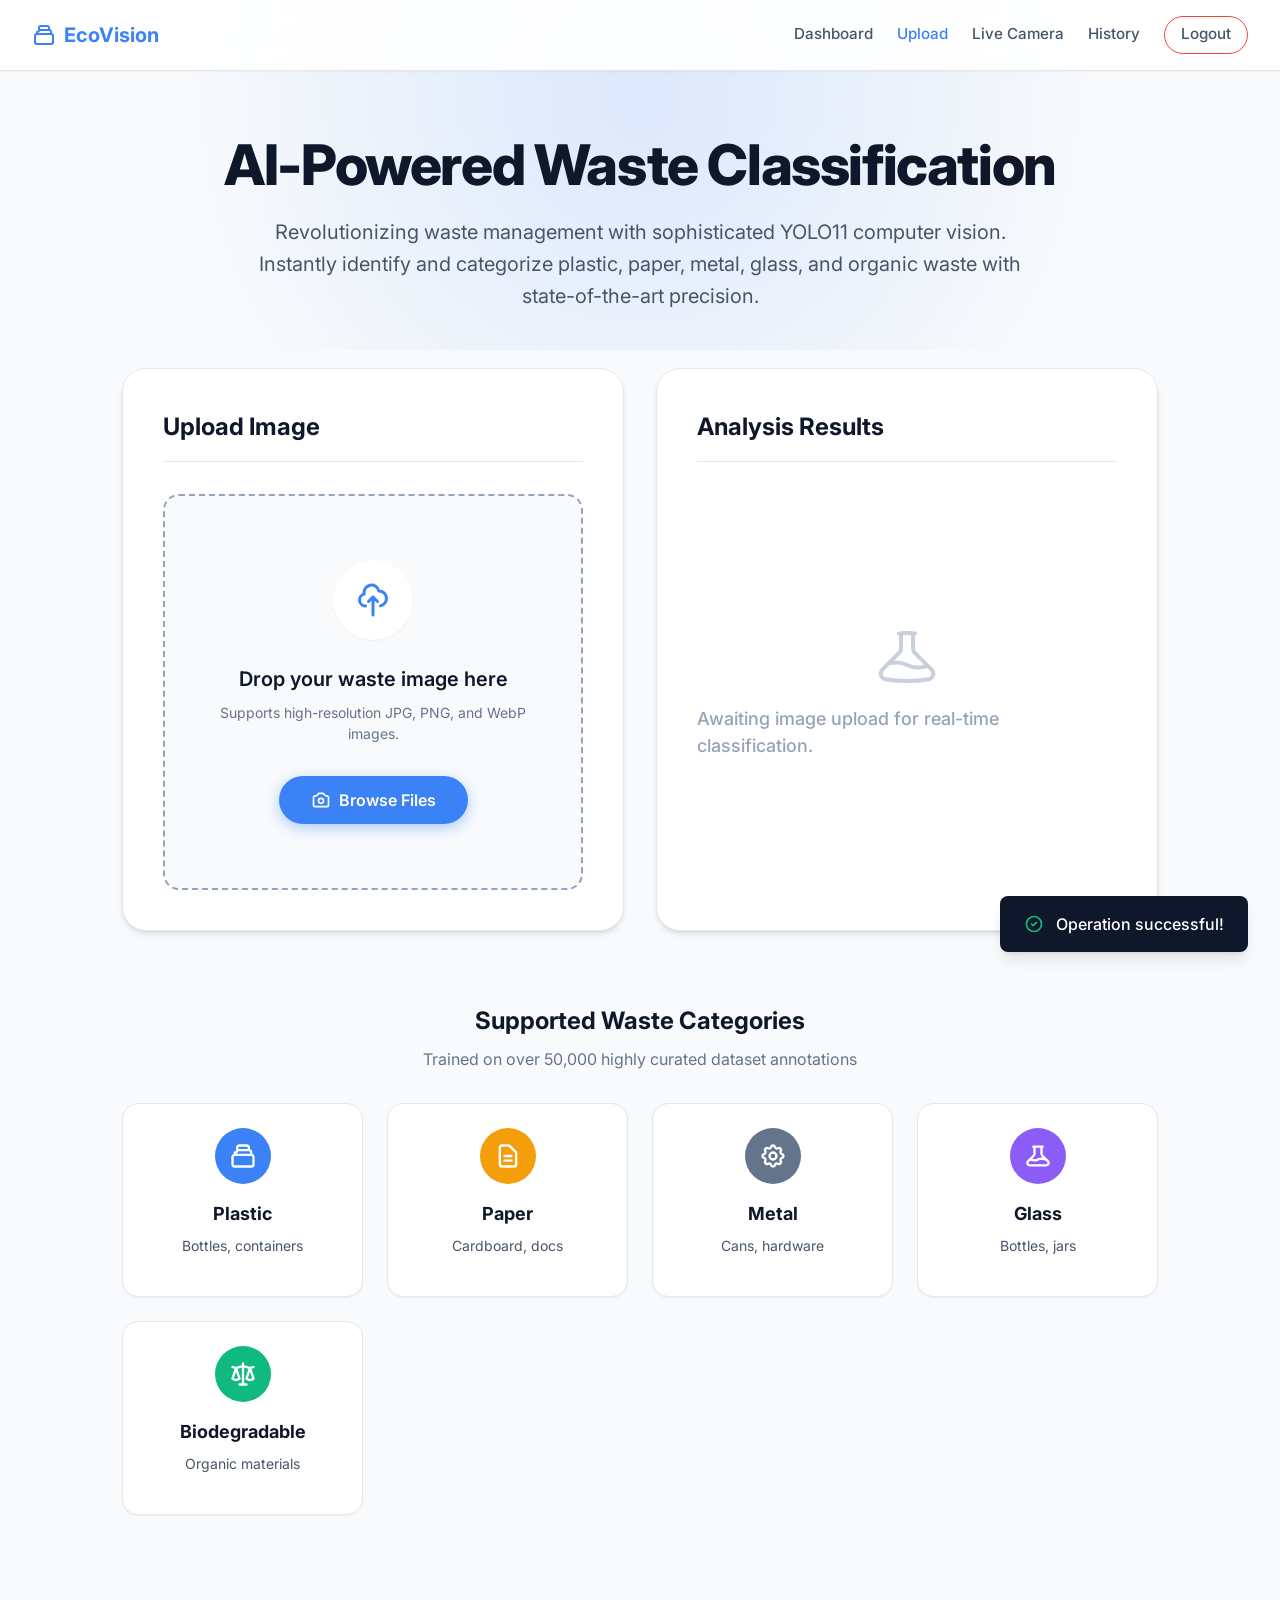
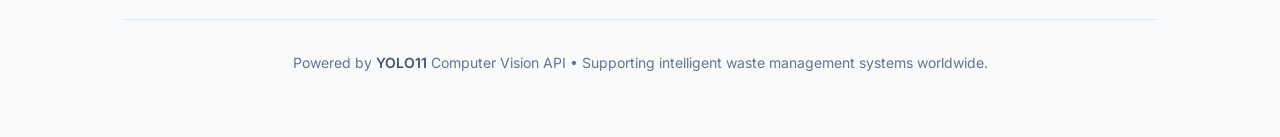
==== commit 412f1d41: "Added Navigation bar to index" ====
--- a/index.html
+++ b/index.html
@@ -431,9 +431,88 @@
         }
 
         .footer span { font-weight: 600; color: var(--text-secondary); }
+
+        /* Navbar */
+        .top-nav {
+            width: 100%;
+            background: rgba(255, 255, 255, 0.9);
+            backdrop-filter: blur(12px);
+            border-bottom: 1px solid var(--border-color);
+            display: flex;
+            align-items: center;
+            justify-content: space-between;
+            padding: 1rem 2rem;
+            position: sticky;
+            top: 0;
+            z-index: 50;
+            box-shadow: var(--shadow-sm);
+        }
+        
+        .nav-logo {
+            font-size: 1.25rem;
+            font-weight: 700;
+            color: var(--primary);
+            text-decoration: none;
+            display: flex;
+            align-items: center;
+            gap: 0.5rem;
+        }
+
+        .nav-logo svg {
+            width: 24px;
+            height: 24px;
+        }
+
+        .nav-links {
+            display: flex;
+            gap: 1.5rem;
+            align-items: center;
+        }
+
+        .nav-links a {
+            text-decoration: none;
+            color: var(--text-secondary);
+            font-weight: 500;
+            font-size: 0.95rem;
+            transition: color 0.2s ease;
+        }
+
+        .nav-links a:hover, .nav-links a.active {
+            color: var(--primary);
+        }
+
+        .btn-logout {
+            background-color: transparent;
+            color: #ef4444;
+            border: 1px solid #ef4444;
+            padding: 0.4rem 1rem;
+            border-radius: 999px;
+            font-size: 0.875rem;
+            text-decoration: none;
+            transition: all 0.2s;
+        }
+
+        .btn-logout:hover {
+            background-color: #fef2f2;
+        }
     </style>
 </head>
 <body>
+    <!-- Navigation Bar -->
+    <nav class="top-nav">
+        <a href="index.html" class="nav-logo">
+            <svg xmlns="http://www.w3.org/2000/svg" fill="none" viewBox="0 0 24 24" stroke="currentColor" stroke-width="2"><path stroke-linecap="round" stroke-linejoin="round" d="M19 11H5m14 0a2 2 0 012 2v6a2 2 0 01-2 2H5a2 2 0 01-2-2v-6a2 2 0 012-2m14 0V9a2 2 0 00-2-2M5 11V9a2 2 0 002-2m0 0V5a2 2 0 012-2h6a2 2 0 012 2v2M7 7h10" /></svg>
+            EcoVision
+        </a>
+        <div class="nav-links">
+            <a href="dashboard.html">Dashboard</a>
+            <a href="index.html" class="active">Upload</a>
+            <a href="live.html">Live Camera</a>
+            <a href="history.html">History</a>
+            <a href="login.html" class="btn-logout">Logout</a>
+        </div>
+    </nav>
+
     <div class="ambient-bg"></div>
     
     <div class="container">
